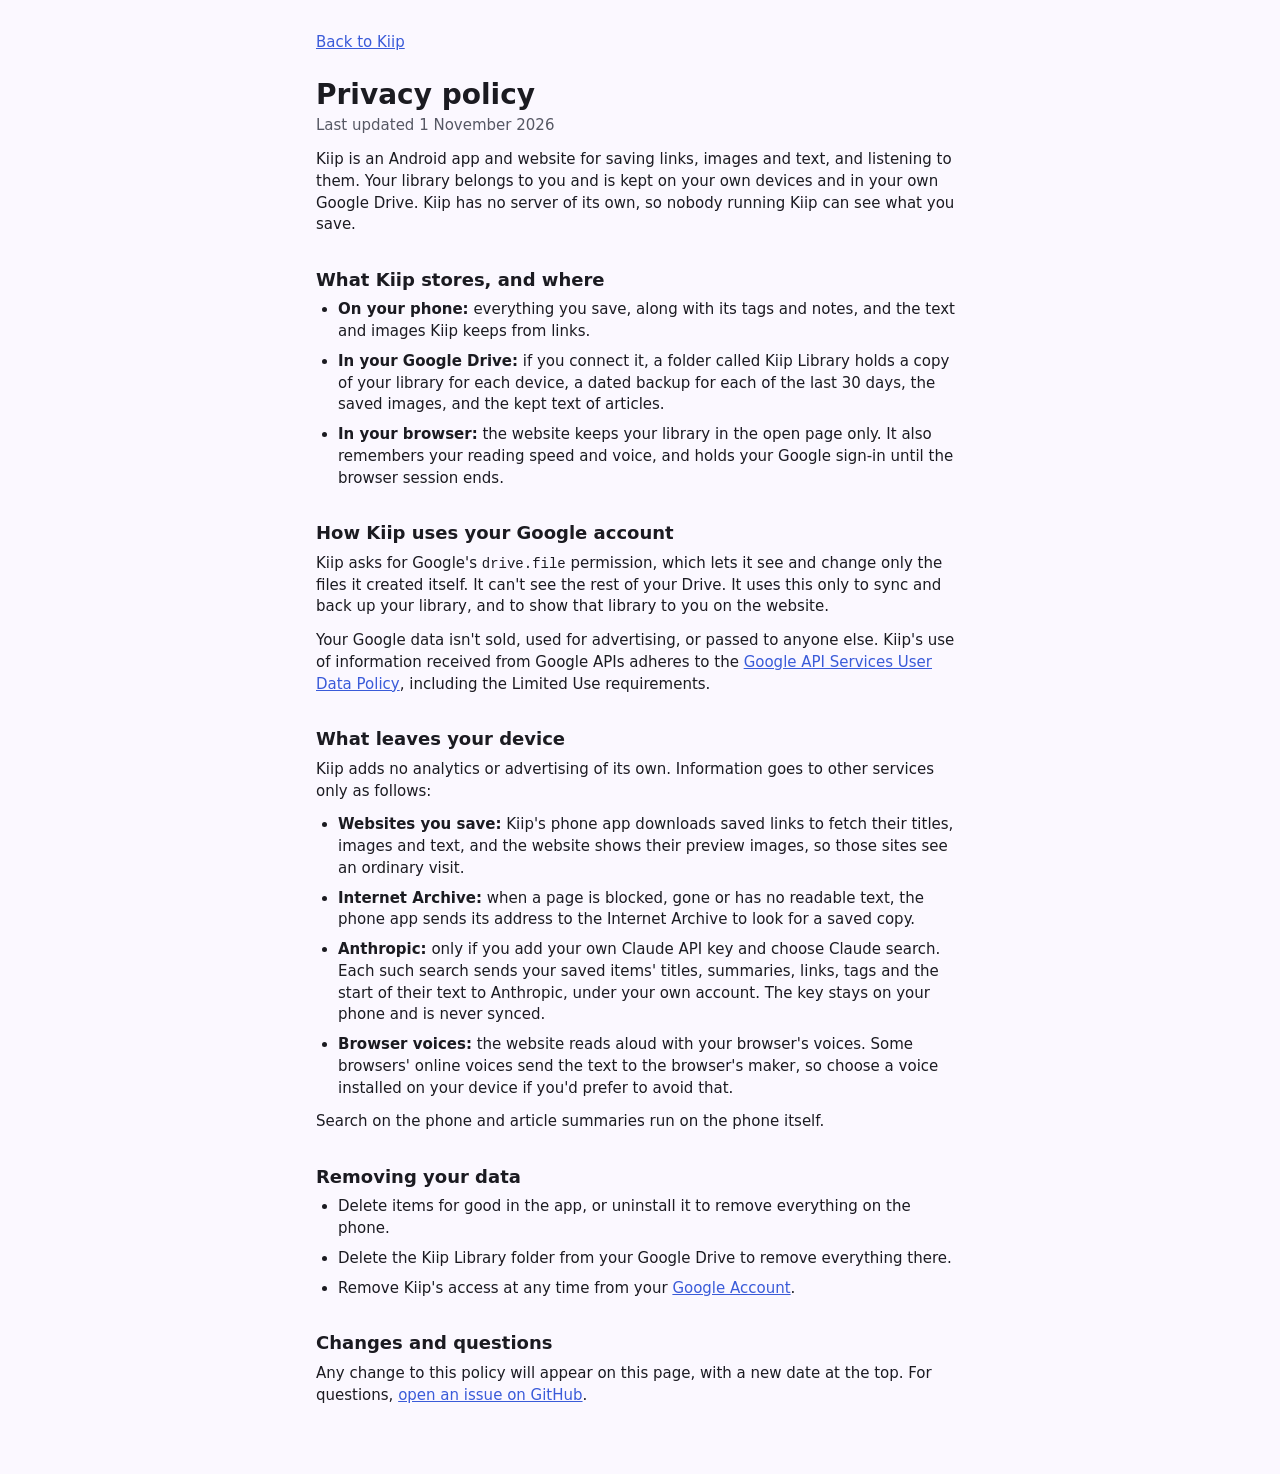
==== privacy.html @ 8a239e2b "Add a privacy policy Google asks for one before an app can be published, and the sign-in page now li" ====
<!doctype html>
<html lang="en">
<head>
<meta charset="utf-8">
<meta name="viewport" content="width=device-width, initial-scale=1">
<meta http-equiv="Content-Security-Policy" content="default-src 'none'; style-src 'self'; img-src 'self'; base-uri 'none'; form-action 'none'">
<meta name="referrer" content="no-referrer">
<title>Kiip Privacy Policy</title>
<link rel="icon" type="image/svg+xml" href="icon.svg">
<link rel="stylesheet" href="style.css">
</head>
<body>
<main class="privacy">
  <p><a href="./">Back to Kiip</a></p>
  <h1>Privacy policy</h1>
  <p class="privacy-date">Last updated 1 November 2026</p>

  <p>Kiip is an Android app and website for saving links, images and text, and listening to them. Your library belongs to you and is kept on your own devices and in your own Google Drive. Kiip has no server of its own, so nobody running Kiip can see what you save.</p>

  <h2>What Kiip stores, and where</h2>
  <ul>
    <li><strong>On your phone:</strong> everything you save, along with its tags and notes, and the text and images Kiip keeps from links.</li>
    <li><strong>In your Google Drive:</strong> if you connect it, a folder called Kiip Library holds a copy of your library for each device, a dated backup for each of the last 30 days, the saved images, and the kept text of articles.</li>
    <li><strong>In your browser:</strong> the website keeps your library in the open page only. It also remembers your reading speed and voice, and holds your Google sign-in until the browser session ends.</li>
  </ul>

  <h2>How Kiip uses your Google account</h2>
  <p>Kiip asks for Google's <code>drive.file</code> permission, which lets it see and change only the files it created itself. It can't see the rest of your Drive. It uses this only to sync and back up your library, and to show that library to you on the website.</p>
  <p>Your Google data isn't sold, used for advertising, or passed to anyone else. Kiip's use of information received from Google APIs adheres to the <a href="https://developers.google.com/terms/api-services-user-data-policy">Google API Services User Data Policy</a>, including the Limited Use requirements.</p>

  <h2>What leaves your device</h2>
  <p>Kiip adds no analytics or advertising of its own. Information goes to other services only as follows:</p>
  <ul>
    <li><strong>Websites you save:</strong> Kiip's phone app downloads saved links to fetch their titles, images and text, and the website shows their preview images, so those sites see an ordinary visit.</li>
    <li><strong>Internet Archive:</strong> when a page is blocked, gone or has no readable text, the phone app sends its address to the Internet Archive to look for a saved copy.</li>
    <li><strong>Anthropic:</strong> only if you add your own Claude API key and choose Claude search. Each such search sends your saved items' titles, summaries, links, tags and the start of their text to Anthropic, under your own account. The key stays on your phone and is never synced.</li>
    <li><strong>Browser voices:</strong> the website reads aloud with your browser's voices. Some browsers' online voices send the text to the browser's maker, so choose a voice installed on your device if you'd prefer to avoid that.</li>
  </ul>
  <p>Search on the phone and article summaries run on the phone itself.</p>

  <h2>Removing your data</h2>
  <ul>
    <li>Delete items for good in the app, or uninstall it to remove everything on the phone.</li>
    <li>Delete the Kiip Library folder from your Google Drive to remove everything there.</li>
    <li>Remove Kiip's access at any time from your <a href="https://myaccount.google.com/permissions">Google Account</a>.</li>
  </ul>

  <h2>Changes and questions</h2>
  <p>Any change to this policy will appear on this page, with a new date at the top. For questions, <a href="https://github.com/lombrozo3/kiip-web/issues">open an issue on GitHub</a>.</p>
</main>
</body>
</html>
---- style.css ----
:root {
  color-scheme: light dark;
  --ground: #FBF8FF;
  --surface: #FFFFFF;
  --surface-2: #EFEDF7;
  --line: #E0DFEB;
  --ink: #1B1B21;
  --ink-2: #565864;
  --accent: #3A5BD9;
  --on-accent: #FFFFFF;
  --accent-soft: #DDE1FF;
  --on-accent-soft: #001454;
  --warn: #A3261E;
}

@media (prefers-color-scheme: dark) {
  :root {
    --ground: #131318;
    --surface: #1D1D23;
    --surface-2: #2A2A32;
    --line: #36363F;
    --ink: #E4E1E9;
    --ink-2: #B4B3BF;
    --accent: #B8C3FF;
    --on-accent: #002388;
    --accent-soft: #2B3A7C;
    --on-accent-soft: #DDE1FF;
    --warn: #FFB4AB;
  }
}

* { box-sizing: border-box; }

[hidden] { display: none !important; }

body {
  margin: 0;
  background: var(--ground);
  color: var(--ink);
  font: 15px/1.45 system-ui, -apple-system, "Segoe UI", Roboto, sans-serif;
}

button, input, select { font: inherit; color: inherit; }

button {
  min-height: 40px;
  padding: 0 18px;
  border: 0;
  border-radius: 20px;
  background: var(--accent);
  color: var(--on-accent);
  font-weight: 600;
  cursor: pointer;
}

button.quiet {
  padding: 0 12px;
  background: transparent;
  color: var(--ink-2);
  font-weight: 500;
}

button.quiet:hover { background: var(--surface-2); color: var(--ink); }

:focus-visible { outline: 2px solid var(--accent); outline-offset: 2px; }

/* The bar */

.bar {
  position: sticky;
  top: 0;
  z-index: 2;
  display: flex;
  flex-wrap: wrap;
  align-items: center;
  gap: 8px 24px;
  padding: 10px 24px;
  background: var(--ground);
  border-bottom: 1px solid var(--line);
}

.logo { width: 60px; height: 36px; flex: none; }

.logo-word, .logo-wave { fill: none; stroke-linecap: round; stroke-linejoin: round; }
.logo-word { stroke: var(--ink); stroke-width: 10; }
.logo-wave { stroke: var(--accent); stroke-width: 7; }

.bar-tools { flex: 1 1 320px; display: flex; flex-wrap: wrap; align-items: center; gap: 8px; }

#search {
  flex: 1 1 200px;
  max-width: 560px;
  min-height: 40px;
  padding: 0 16px;
  border: 1px solid var(--line);
  border-radius: 20px;
  background: var(--surface);
}

.sort-label { display: flex; align-items: center; gap: 6px; margin-left: auto; color: var(--ink-2); font-size: 14px; }

#sort {
  min-height: 40px;
  padding: 0 8px;
  border: 1px solid var(--line);
  border-radius: 8px;
  background: var(--surface);
  color: var(--ink);
}

/* Before signing in */

.welcome { max-width: 460px; margin: 12vh auto 0; padding: 0 24px; text-align: center; }
.welcome h1 { margin: 0 0 12px; font-size: 28px; line-height: 1.2; }
.welcome p { margin: 0 0 24px; color: var(--ink-2); }
.welcome .welcome-link { margin: 24px 0 0; font-size: 13px; }
.welcome-link a, .privacy a { color: var(--accent); }

/* The privacy policy */

.privacy { max-width: 680px; margin: 0 auto; padding: 32px 16px 56px; overflow-wrap: anywhere; }
.privacy h1 { margin: 24px 0 4px; font-size: 28px; line-height: 1.2; }
.privacy h2 { margin: 32px 0 8px; font-size: 18px; line-height: 1.3; }
.privacy p, .privacy ul { margin: 0 0 12px; }
.privacy ul { padding-left: 22px; }
.privacy li { margin-bottom: 8px; }
.privacy code { font-size: 14px; }
.privacy-date { color: var(--ink-2); }

/* The library */

.library { display: flex; align-items: flex-start; gap: 24px; padding: 16px 24px 40px; }

.side {
  position: sticky;
  top: 73px;
  flex: 0 0 230px;
  max-height: calc(100vh - 89px);
  overflow-y: auto;
}

.group { margin-bottom: 16px; }

.group summary {
  padding: 4px 10px;
  color: var(--ink-2);
  font-size: 13px;
  font-weight: 600;
  cursor: pointer;
}

.filter {
  display: flex;
  width: 100%;
  min-height: 36px;
  align-items: center;
  justify-content: space-between;
  gap: 10px;
  padding: 0 10px;
  border-radius: 8px;
  background: transparent;
  color: var(--ink);
  font-weight: 400;
  text-align: left;
}

.filter:hover { background: var(--surface-2); }
.filter[aria-pressed="true"] { background: var(--accent-soft); color: var(--on-accent-soft); font-weight: 600; }
.filter:disabled { color: var(--ink-2); opacity: .6; cursor: default; background: transparent; }
.filter-name { overflow: hidden; text-overflow: ellipsis; white-space: nowrap; }
.filter-count { flex: none; font-size: 13px; color: var(--ink-2); }
.filter[aria-pressed="true"] .filter-count { color: inherit; }

.show-all { min-height: 32px; margin-top: 2px; padding: 0 10px; font-size: 13px; }

.content { flex: 1 1 0; min-width: 0; }
.result { margin: 0 0 12px; color: var(--ink-2); font-size: 14px; }

.grid { display: flex; align-items: flex-start; gap: 12px; }
.column { flex: 1 1 0; min-width: 0; display: flex; flex-direction: column; gap: 12px; }
.more { height: 1px; }

.card {
  display: block;
  width: 100%;
  min-height: 0;
  padding: 0;
  overflow: hidden;
  border: 1px solid var(--line);
  border-radius: 14px;
  background: var(--surface);
  color: var(--ink);
  font-weight: 400;
  text-align: left;
}

.card:hover { border-color: var(--ink-2); }

.card-image { display: block; width: 100%; aspect-ratio: 1.91; object-fit: cover; background: var(--surface-2); }
.card-photo { display: block; width: 100%; max-height: 480px; object-fit: cover; background: var(--surface-2); }
.card-body { display: block; padding: 12px 14px; }

.card-title { display: block; font-size: 16px; font-weight: 600; line-height: 1.3; overflow-wrap: anywhere; }

.clamp {
  display: -webkit-box;
  -webkit-box-orient: vertical;
  overflow: hidden;
  overflow-wrap: anywhere;
}

.clamp-3 { -webkit-line-clamp: 3; }
.clamp-8 { -webkit-line-clamp: 8; }

.card-text { margin-top: 4px; color: var(--ink-2); font-size: 14px; }
.card-note { margin-top: 8px; padding: 6px 10px; border-radius: 8px; background: var(--accent-soft); color: var(--on-accent-soft); font-size: 14px; }
.card-meta { display: flex; justify-content: space-between; gap: 10px; margin-top: 8px; color: var(--ink-2); font-size: 13px; }
.card-host { overflow: hidden; text-overflow: ellipsis; white-space: nowrap; color: var(--accent); }
.card-date { flex: none; }
.gone { color: var(--warn); font-size: 13px; font-weight: 600; }

/* A saved item in full */

.sheet {
  width: min(640px, calc(100vw - 32px));
  max-height: calc(100vh - 48px);
  padding: 0;
  border: 1px solid var(--line);
  border-radius: 16px;
  background: var(--surface);
  color: var(--ink);
}

.sheet::backdrop { background: rgba(0, 0, 0, .5); }
.sheet-image { display: block; width: 100%; max-height: 340px; object-fit: cover; background: var(--surface-2); }
.sheet-body { padding: 20px 24px 16px; }
.sheet h2 { margin: 0 0 6px; font-size: 21px; line-height: 1.25; overflow-wrap: anywhere; }
.sheet h3 { margin: 18px 0 4px; color: var(--ink-2); font-size: 13px; font-weight: 600; }
.sheet p { margin: 0 0 8px; overflow-wrap: anywhere; white-space: pre-wrap; }
.sheet-date { color: var(--ink-2); font-size: 14px; }
.sheet-tags { display: flex; flex-wrap: wrap; gap: 6px; margin-top: 14px; }

.tag {
  min-height: 32px;
  padding: 0 12px;
  border: 1px solid var(--line);
  border-radius: 8px;
  background: transparent;
  color: var(--ink);
  font-size: 14px;
  font-weight: 400;
}

.tag:hover { background: var(--surface-2); }

.sheet-actions {
  position: sticky;
  bottom: 0;
  display: flex;
  flex-wrap: wrap;
  justify-content: flex-end;
  gap: 8px;
  padding: 12px 24px;
  border-top: 1px solid var(--line);
  background: var(--surface);
}

.action {
  display: inline-flex;
  align-items: center;
  min-height: 40px;
  padding: 0 18px;
  border-radius: 20px;
  background: var(--accent);
  color: var(--on-accent);
  font-weight: 600;
  text-decoration: none;
}

.action.quiet-action { background: var(--surface-2); color: var(--ink); }

button.danger { background: transparent; color: var(--warn); font-weight: 500; padding: 0 12px; }
button.danger:hover { background: var(--surface-2); }

/* Adding and editing */

.field { display: block; margin-top: 14px; color: var(--ink-2); font-size: 13px; font-weight: 600; }

.field input, .field textarea {
  display: block;
  width: 100%;
  margin-top: 4px;
  padding: 10px 12px;
  border: 1px solid var(--line);
  border-radius: 8px;
  background: var(--ground);
  color: var(--ink);
  font: 15px/1.45 system-ui, -apple-system, "Segoe UI", Roboto, sans-serif;
  resize: vertical;
}

.field-hint { display: block; margin-top: 4px; color: var(--ink-2); font-size: 13px; font-weight: 400; }

.save-status { color: var(--ink-2); font-size: 14px; }
.save-status.problem { color: var(--warn); font-weight: 600; }

/* Reading aloud */

.card-box { position: relative; }
.card-box .card-meta { padding-right: 34px; }

.card-read {
  position: absolute;
  right: 8px;
  bottom: 6px;
  width: 36px;
  min-height: 36px;
  padding: 0;
  display: flex;
  align-items: center;
  justify-content: center;
  border-radius: 18px;
  background: transparent;
  color: var(--ink-2);
}

.card-read:hover { background: var(--surface-2); color: var(--ink); }
.card-read svg { width: 20px; height: 20px; fill: none; stroke: currentColor; stroke-width: 2; stroke-linecap: round; stroke-linejoin: round; }

body.listening { padding-bottom: 150px; }

.player {
  position: fixed;
  left: 0;
  right: 0;
  bottom: 0;
  z-index: 2;
  padding: 10px 24px 12px;
  border-top: 1px solid var(--line);
  background: var(--surface);
}

.player-title { display: flex; align-items: baseline; justify-content: space-between; gap: 16px; }
.player-name { min-width: 0; overflow: hidden; text-overflow: ellipsis; white-space: nowrap; font-weight: 600; }
.player-note { flex: none; color: var(--ink-2); font-size: 13px; }
.player-seek { display: block; width: 100%; margin: 6px 0; accent-color: var(--accent); }
.player-controls { display: flex; flex-wrap: wrap; align-items: center; gap: 6px; }
.player-option { display: flex; align-items: center; gap: 6px; margin-left: 10px; color: var(--ink-2); font-size: 14px; }

.player-option select {
  max-width: 190px;
  min-height: 36px;
  padding: 0 6px;
  border: 1px solid var(--line);
  border-radius: 8px;
  background: var(--surface);
  color: var(--ink);
}

body.listening .toast { bottom: 150px; }

.toast {
  position: fixed;
  left: 50%;
  bottom: 24px;
  z-index: 3;
  display: flex;
  align-items: center;
  gap: 12px;
  max-width: calc(100vw - 32px);
  padding: 8px 12px 8px 18px;
  border-radius: 12px;
  background: var(--ink);
  color: var(--ground);
  transform: translateX(-50%);
}

.toast button.quiet { color: var(--ground); font-weight: 600; }
.toast button.quiet:hover { background: transparent; text-decoration: underline; }

@media (max-width: 760px) {
  .bar { padding: 10px 16px; }
  .library { display: block; padding: 12px 16px 32px; }
  .side { position: static; max-height: none; margin-bottom: 8px; }
  #views { display: flex; flex-wrap: wrap; gap: 4px; }
  #views .filter { width: auto; }
  #sites, #tags { max-height: 240px; overflow-y: auto; }
  .sort-label { margin-left: 0; }
  .player { padding: 8px 16px 10px; }
  .player-option { margin-left: 0; }
  body.listening { padding-bottom: 200px; }
  body.listening .toast { bottom: 200px; }
}
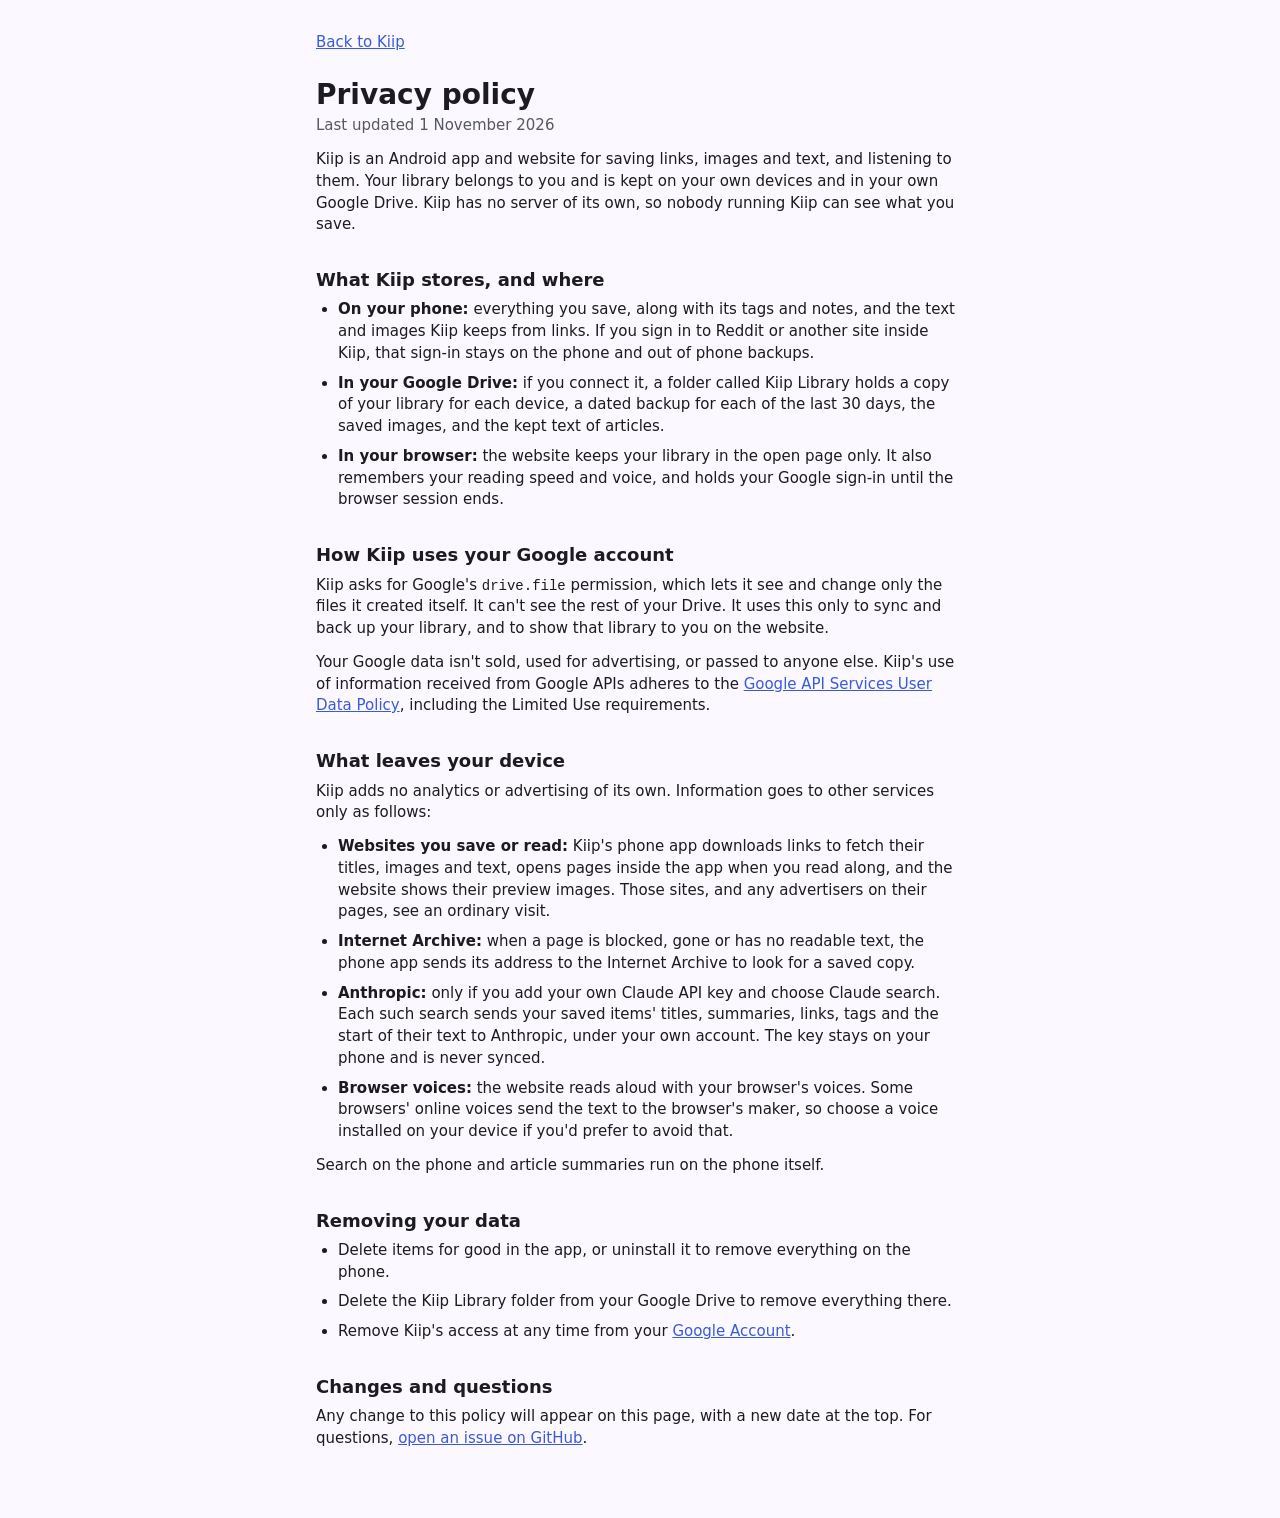
==== commit 3d1d2964: "Cover pages opened inside the app in the privacy policy Co-Authored-By: Claude Opus 5.5 <noreply@ant" ====
--- a/privacy.html
+++ b/privacy.html
@@ -19,7 +19,7 @@
 
   <h2>What Kiip stores, and where</h2>
   <ul>
-    <li><strong>On your phone:</strong> everything you save, along with its tags and notes, and the text and images Kiip keeps from links.</li>
+    <li><strong>On your phone:</strong> everything you save, along with its tags and notes, and the text and images Kiip keeps from links. If you sign in to Reddit or another site inside Kiip, that sign-in stays on the phone and out of phone backups.</li>
     <li><strong>In your Google Drive:</strong> if you connect it, a folder called Kiip Library holds a copy of your library for each device, a dated backup for each of the last 30 days, the saved images, and the kept text of articles.</li>
     <li><strong>In your browser:</strong> the website keeps your library in the open page only. It also remembers your reading speed and voice, and holds your Google sign-in until the browser session ends.</li>
   </ul>
@@ -31,7 +31,7 @@
   <h2>What leaves your device</h2>
   <p>Kiip adds no analytics or advertising of its own. Information goes to other services only as follows:</p>
   <ul>
-    <li><strong>Websites you save:</strong> Kiip's phone app downloads saved links to fetch their titles, images and text, and the website shows their preview images, so those sites see an ordinary visit.</li>
+    <li><strong>Websites you save or read:</strong> Kiip's phone app downloads links to fetch their titles, images and text, opens pages inside the app when you read along, and the website shows their preview images. Those sites, and any advertisers on their pages, see an ordinary visit.</li>
     <li><strong>Internet Archive:</strong> when a page is blocked, gone or has no readable text, the phone app sends its address to the Internet Archive to look for a saved copy.</li>
     <li><strong>Anthropic:</strong> only if you add your own Claude API key and choose Claude search. Each such search sends your saved items' titles, summaries, links, tags and the start of their text to Anthropic, under your own account. The key stays on your phone and is never synced.</li>
     <li><strong>Browser voices:</strong> the website reads aloud with your browser's voices. Some browsers' online voices send the text to the browser's maker, so choose a voice installed on your device if you'd prefer to avoid that.</li>
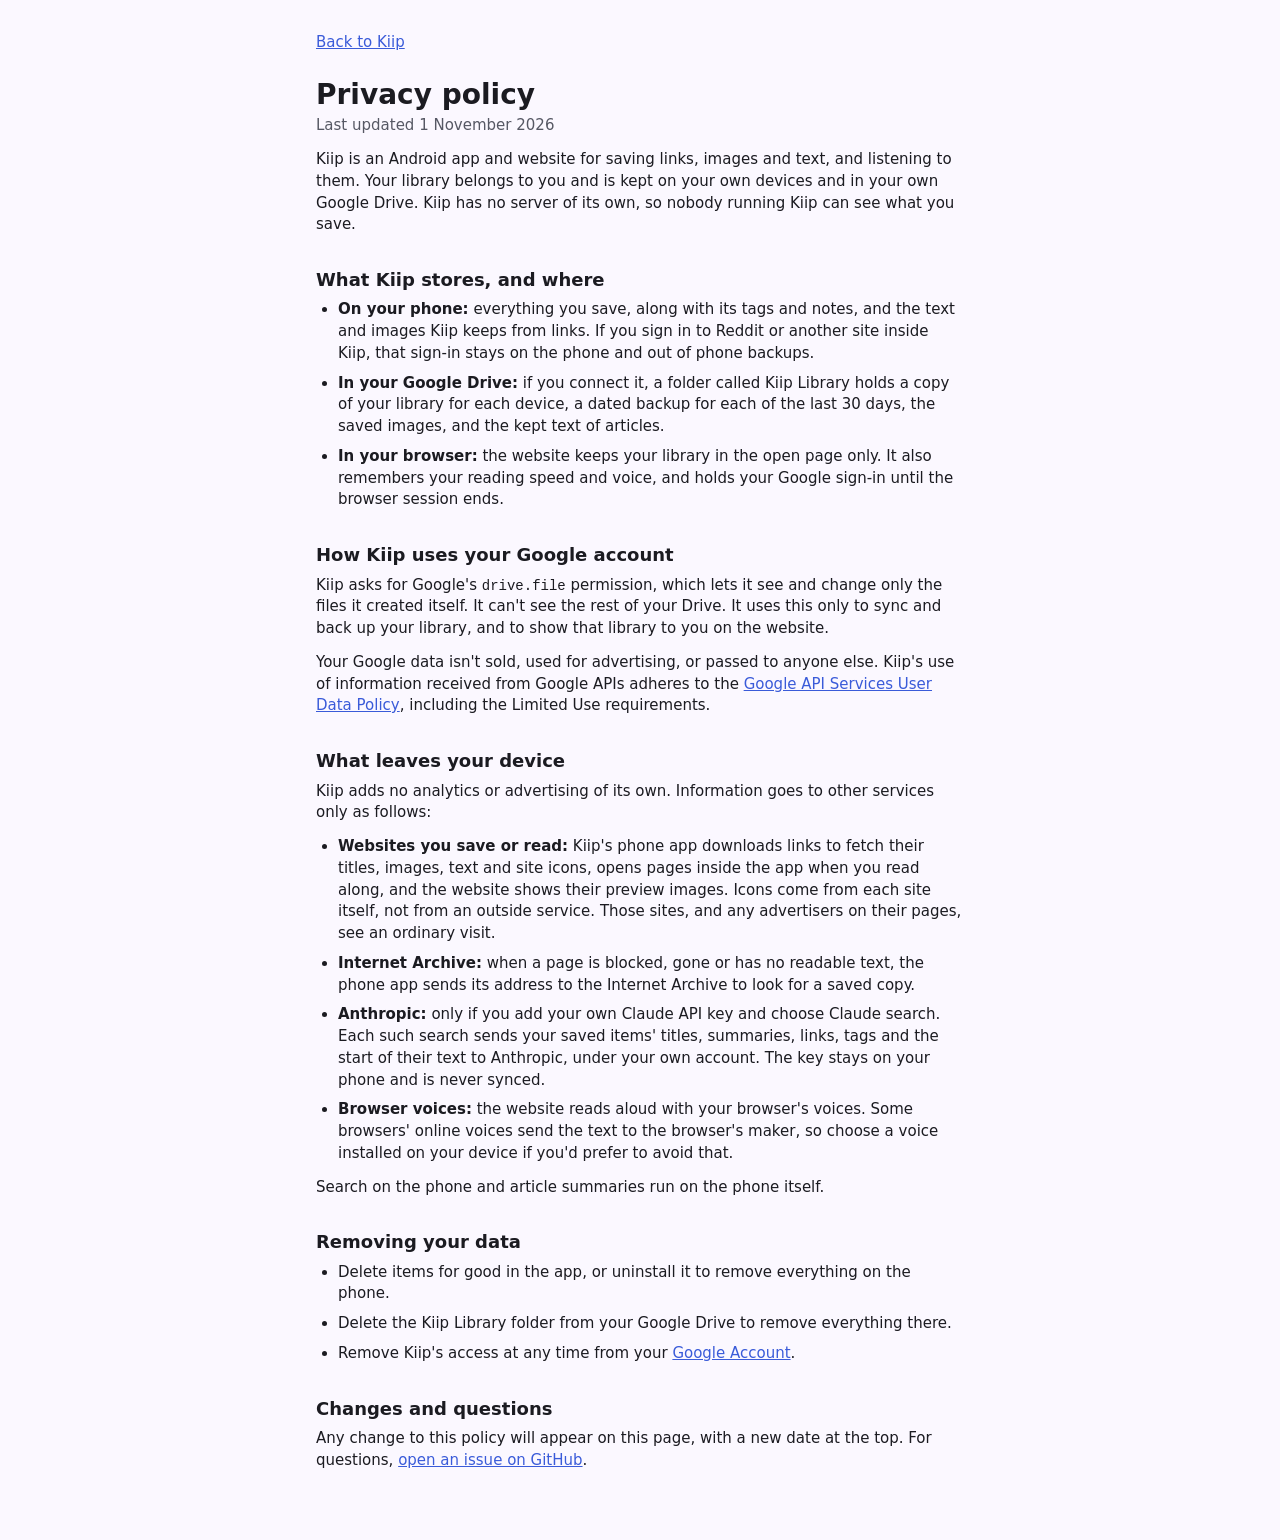
==== commit 567ece26: "Mention site icons in the privacy policy Co-Authored-By: Claude Opus 5.5 <noreply@anthropic.com> Cla" ====
--- a/privacy.html
+++ b/privacy.html
@@ -31,7 +31,7 @@
   <h2>What leaves your device</h2>
   <p>Kiip adds no analytics or advertising of its own. Information goes to other services only as follows:</p>
   <ul>
-    <li><strong>Websites you save or read:</strong> Kiip's phone app downloads links to fetch their titles, images and text, opens pages inside the app when you read along, and the website shows their preview images. Those sites, and any advertisers on their pages, see an ordinary visit.</li>
+    <li><strong>Websites you save or read:</strong> Kiip's phone app downloads links to fetch their titles, images, text and site icons, opens pages inside the app when you read along, and the website shows their preview images. Icons come from each site itself, not from an outside service. Those sites, and any advertisers on their pages, see an ordinary visit.</li>
     <li><strong>Internet Archive:</strong> when a page is blocked, gone or has no readable text, the phone app sends its address to the Internet Archive to look for a saved copy.</li>
     <li><strong>Anthropic:</strong> only if you add your own Claude API key and choose Claude search. Each such search sends your saved items' titles, summaries, links, tags and the start of their text to Anthropic, under your own account. The key stays on your phone and is never synced.</li>
     <li><strong>Browser voices:</strong> the website reads aloud with your browser's voices. Some browsers' online voices send the text to the browser's maker, so choose a voice installed on your device if you'd prefer to avoid that.</li>
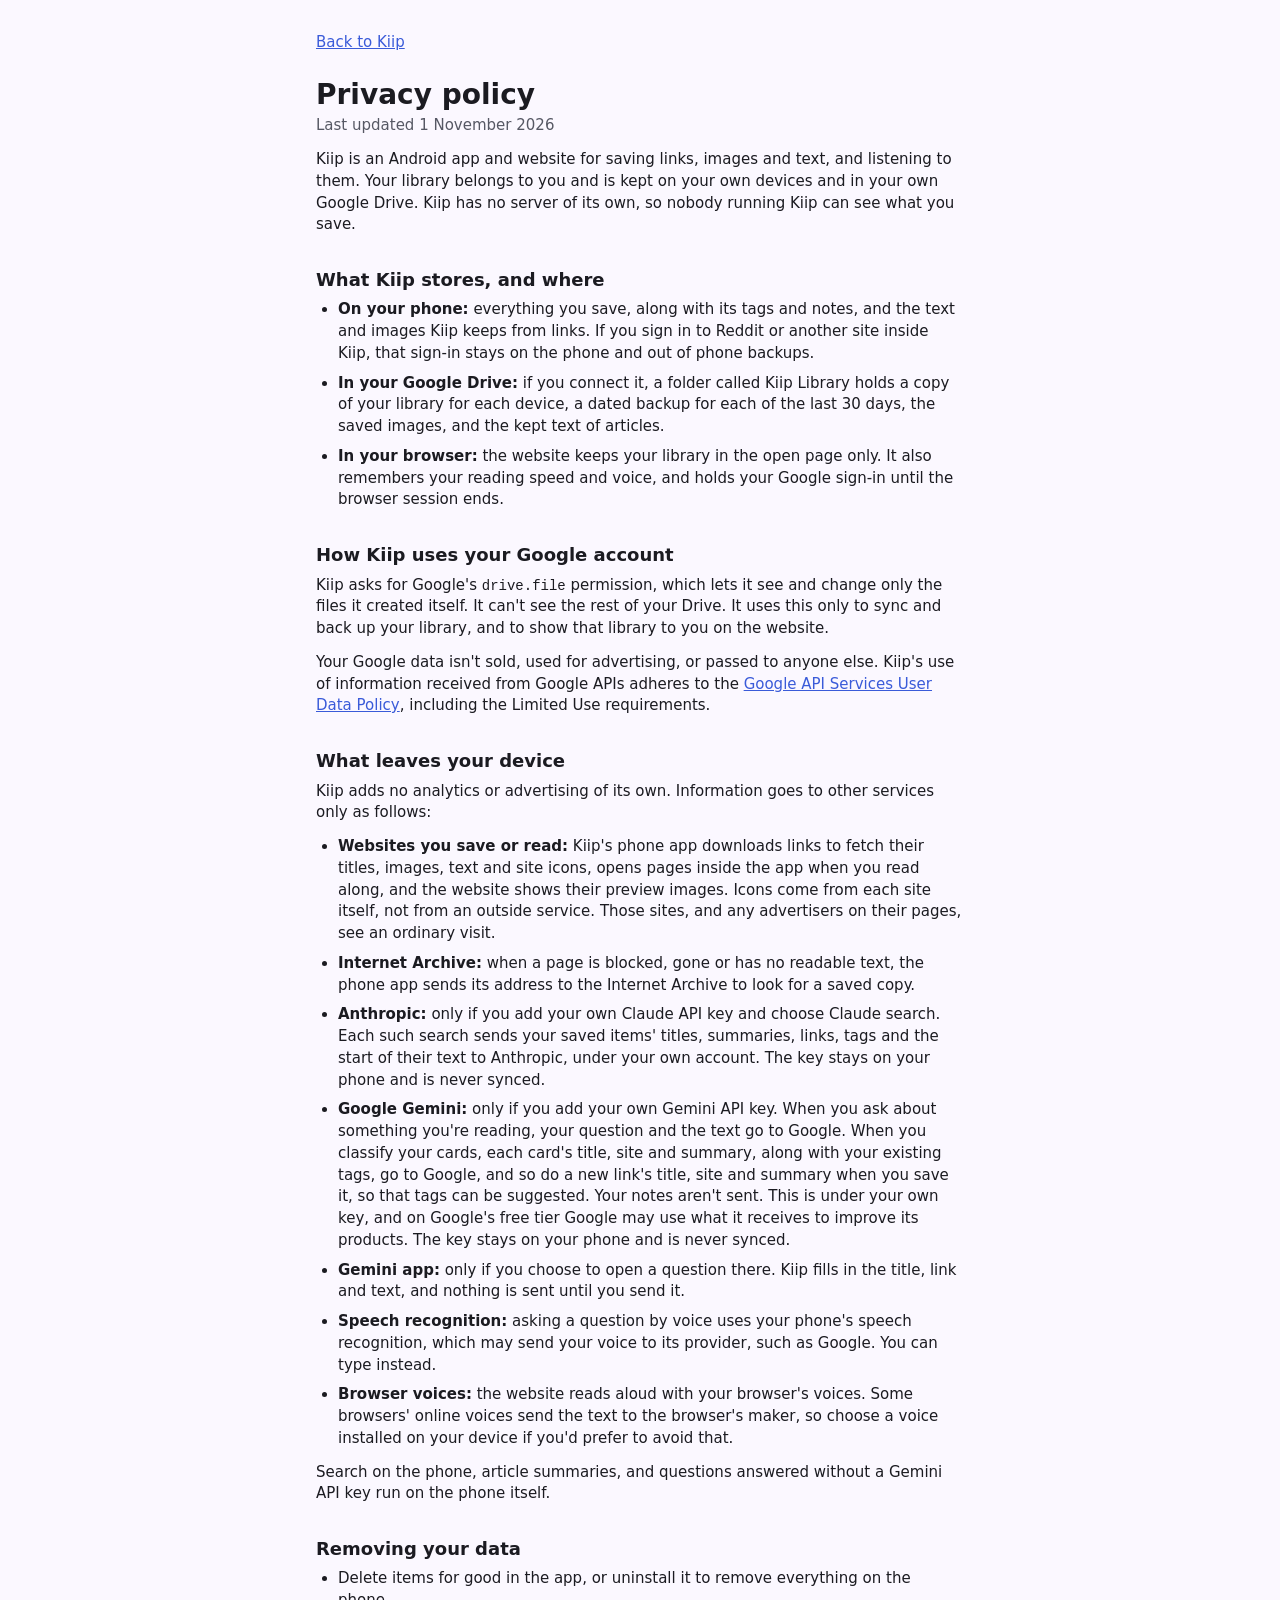
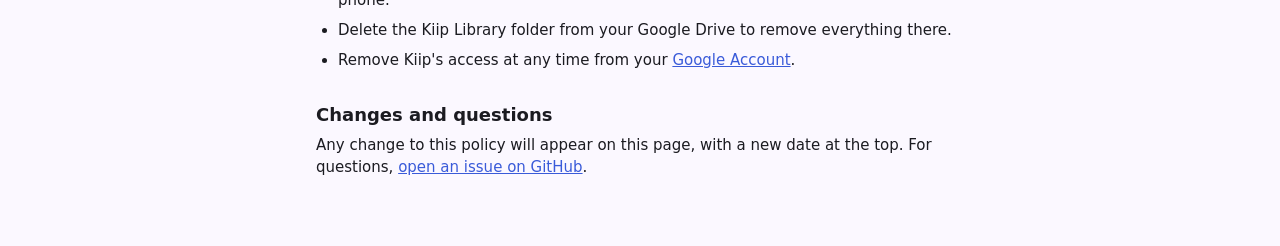
==== commit 4b61764a: "Cover Gemini and voice questions in the privacy policy Co-Authored-By: Claude Opus 5.5 <noreply@anth" ====
--- a/privacy.html
+++ b/privacy.html
@@ -34,9 +34,12 @@
     <li><strong>Websites you save or read:</strong> Kiip's phone app downloads links to fetch their titles, images, text and site icons, opens pages inside the app when you read along, and the website shows their preview images. Icons come from each site itself, not from an outside service. Those sites, and any advertisers on their pages, see an ordinary visit.</li>
     <li><strong>Internet Archive:</strong> when a page is blocked, gone or has no readable text, the phone app sends its address to the Internet Archive to look for a saved copy.</li>
     <li><strong>Anthropic:</strong> only if you add your own Claude API key and choose Claude search. Each such search sends your saved items' titles, summaries, links, tags and the start of their text to Anthropic, under your own account. The key stays on your phone and is never synced.</li>
+    <li><strong>Google Gemini:</strong> only if you add your own Gemini API key. When you ask about something you're reading, your question and the text go to Google. When you classify your cards, each card's title, site and summary, along with your existing tags, go to Google, and so do a new link's title, site and summary when you save it, so that tags can be suggested. Your notes aren't sent. This is under your own key, and on Google's free tier Google may use what it receives to improve its products. The key stays on your phone and is never synced.</li>
+    <li><strong>Gemini app:</strong> only if you choose to open a question there. Kiip fills in the title, link and text, and nothing is sent until you send it.</li>
+    <li><strong>Speech recognition:</strong> asking a question by voice uses your phone's speech recognition, which may send your voice to its provider, such as Google. You can type instead.</li>
     <li><strong>Browser voices:</strong> the website reads aloud with your browser's voices. Some browsers' online voices send the text to the browser's maker, so choose a voice installed on your device if you'd prefer to avoid that.</li>
   </ul>
-  <p>Search on the phone and article summaries run on the phone itself.</p>
+  <p>Search on the phone, article summaries, and questions answered without a Gemini API key run on the phone itself.</p>
 
   <h2>Removing your data</h2>
   <ul>
